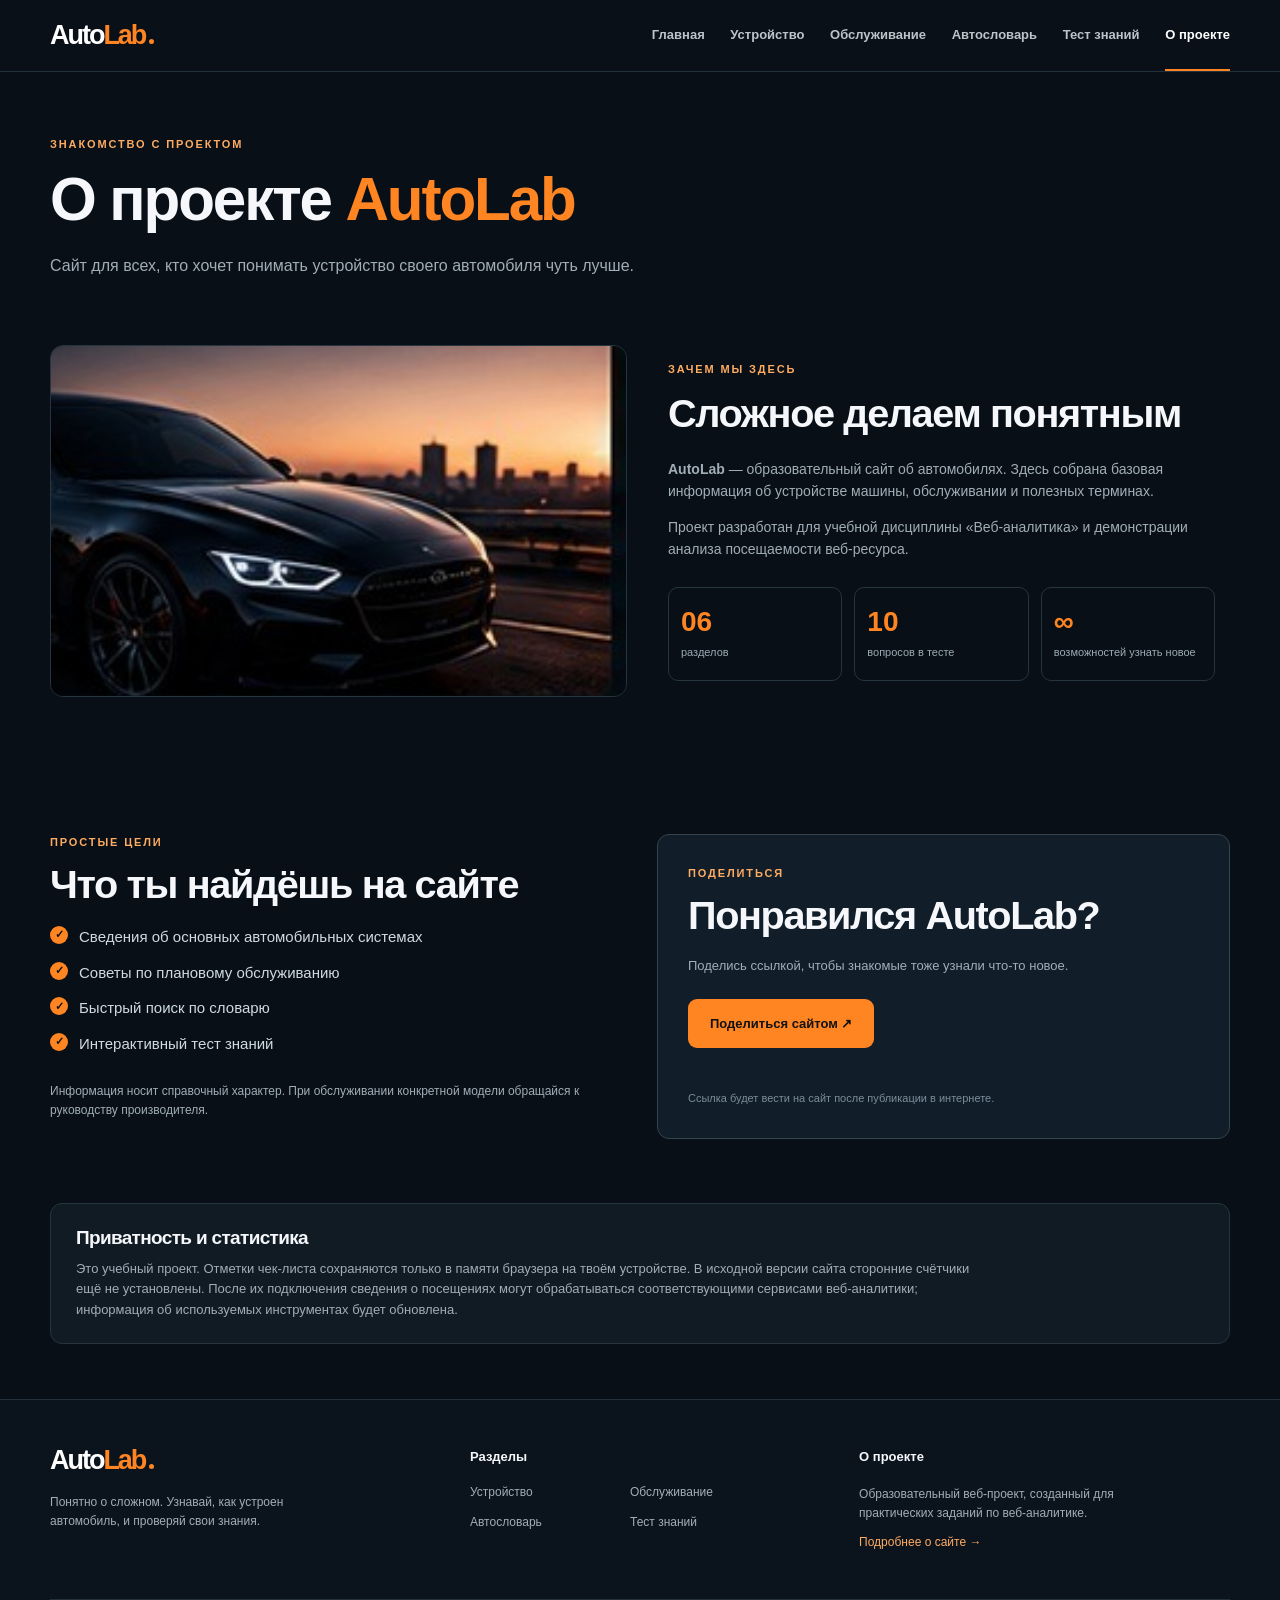
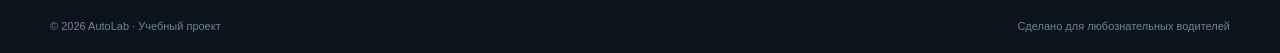
==== about.html @ c9932cc7 "Добавление сайта AutoLab" ====
<!doctype html>
<html lang="ru">
<head>
  <meta charset="utf-8">
  <meta name="viewport" content="width=device-width, initial-scale=1, viewport-fit=cover">
  <meta name="theme-color" content="#0a1118">
  <meta name="description" content="Информация об образовательном автомобильном проекте AutoLab.">
  <title>О проекте — AutoLab</title>
  <link rel="icon" href="assets/favicon.svg" type="image/svg+xml">
  <link rel="stylesheet" href="css/style.css">
  <!-- МЕСТО ДЛЯ СЧЁТЧИКОВ: устанавливаются только после регистрации на сервисах.
       Не подставляйте чужие ID. Код LiveInternet / Rambler / MyTracker добавим позднее. -->
  <script src="js/main.js" defer></script>
</head>
<body data-page="about">
<a class="skip-link" href="#main">Перейти к содержимому</a>
<header class="site-header"><div class="shell header-inner">
  <a class="logo" href="index.html" aria-label="AutoLab — на главную">Auto<span>Lab</span><i></i></a>
  <nav class="nav" id="site-nav" aria-label="Основное меню"><a href="index.html" class="nav-link " >Главная</a><a href="structure.html" class="nav-link " >Устройство</a><a href="service.html" class="nav-link " >Обслуживание</a><a href="glossary.html" class="nav-link " >Автословарь</a><a href="quiz.html" class="nav-link " >Тест знаний</a><a href="about.html" class="nav-link active" aria-current="page">О проекте</a></nav>
  <button class="menu-toggle" id="menu-toggle" type="button" aria-label="Открыть меню" aria-controls="site-nav" aria-expanded="false"><span></span><span></span><span></span></button>
</div></header>
<main id="main">
<section class="page-banner shell"><div class="eyebrow">ЗНАКОМСТВО С ПРОЕКТОМ</div><h1>О проекте <em>AutoLab</em></h1><p>Сайт для всех, кто хочет понимать устройство своего автомобиля чуть лучше.</p></section>
<section class="shell section about-grid"><div class="about-visual"><img src="assets/about-car.jpg" alt="Современный автомобиль на закате"></div><article class="about-copy"><div class="kicker">ЗАЧЕМ МЫ ЗДЕСЬ</div><h2>Сложное делаем понятным</h2><p><strong>AutoLab</strong> — образовательный сайт об автомобилях. Здесь собрана базовая информация об устройстве машины, обслуживании и полезных терминах.</p><p>Проект разработан для учебной дисциплины «Веб-аналитика» и демонстрации анализа посещаемости веб-ресурса.</p><div class="about-points"><div><b>06</b><span>разделов</span></div><div><b>10</b><span>вопросов в тесте</span></div><div><b>∞</b><span>возможностей узнать новое</span></div></div></article></section>
<section class="shell section about-bottom"><div class="about-info"><div class="kicker">ПРОСТЫЕ ЦЕЛИ</div><h2>Что ты найдёшь на сайте</h2><ul class="tick-list"><li>Сведения об основных автомобильных системах</li><li>Советы по плановому обслуживанию</li><li>Быстрый поиск по словарю</li><li>Интерактивный тест знаний</li></ul><p class="muted small">Информация носит справочный характер. При обслуживании конкретной модели обращайся к руководству производителя.</p></div><div class="share-panel"><div class="kicker">ПОДЕЛИТЬСЯ</div><h2>Понравился AutoLab?</h2><p>Поделись ссылкой, чтобы знакомые тоже узнали что-то новое.</p><button class="btn btn-primary" type="button" id="share-site">Поделиться сайтом ↗</button><p id="share-status" class="status-msg" aria-live="polite"></p><div class="share-hint">Ссылка будет вести на сайт после публикации в интернете.</div></div></section>

<section class="shell privacy-note" aria-labelledby="privacy-title"><h2 id="privacy-title">Приватность и статистика</h2><p>Это учебный проект. Отметки чек-листа сохраняются только в памяти браузера на твоём устройстве. В исходной версии сайта сторонние счётчики ещё не установлены. После их подключения сведения о посещениях могут обрабатываться соответствующими сервисами веб-аналитики; информация об используемых инструментах будет обновлена.</p></section>
</main>
<footer class="site-footer"><div class="shell footer-columns">
  <div><a class="logo" href="index.html">Auto<span>Lab</span><i></i></a><p>Понятно о сложном. Узнавай, как устроен автомобиль, и проверяй свои знания.</p></div>
  <div><div class="footer-title">Разделы</div><div class="footer-links"><a href="structure.html">Устройство</a><a href="service.html">Обслуживание</a><a href="glossary.html">Автословарь</a><a href="quiz.html">Тест знаний</a></div></div>
  <div><div class="footer-title">О проекте</div><p>Образовательный веб-проект, созданный для практических заданий по веб-аналитике.</p><a class="footer-cta" href="about.html">Подробнее о сайте →</a></div>
</div><div class="shell copyright"><span>© 2026 AutoLab · Учебный проект</span><span>Сделано для любознательных водителей</span></div>
<!-- СЧЁТЧИКИ С ВИДЖЕТОМ: здесь появятся блоки LiveInternet и других систем, если они предусмотрены методичками. -->
</footer>
</body></html>
---- css/style.css ----
:root{color-scheme:dark;--bg:#080f16;--panel:#0d1822;--panel2:#101d27;--border:#263440;--ink:#f5f7fa;--muted:#a1adb7;--accent:#ff8422;--accent2:#ffab62;--shadow:0 22px 55px rgba(0,0,0,.25);--radius:15px}*{box-sizing:border-box}html{scroll-behavior:smooth}body{margin:0;background:var(--bg);color:var(--ink);font-family:Inter,-apple-system,BlinkMacSystemFont,"Segoe UI",Roboto,Arial,sans-serif;font-size:15px;line-height:1.58;min-width:320px;-webkit-font-smoothing:antialiased}img{max-width:100%;display:block}button,input{font:inherit}button{cursor:pointer}a{color:inherit;text-decoration:none}a:hover{color:var(--accent2)}a:focus-visible,button:focus-visible,input:focus-visible{outline:3px solid var(--accent2);outline-offset:4px}h1,h2,h3,p{margin-top:0}h1,h2,h3{line-height:1.16;letter-spacing:-.035em}h1{font-size:clamp(2.55rem,5.3vw,5.25rem);font-weight:800}h2{font-size:clamp(1.7rem,3.1vw,2.65rem);font-weight:750}h3{font-size:1.18rem;font-weight:730}p{color:var(--muted)}em{font-style:normal;color:var(--accent)}.shell{width:min(1180px,calc(100% - 72px));margin-inline:auto}.sr-only{position:absolute;width:1px;height:1px;overflow:hidden;clip:rect(0,0,0,0)}.skip-link{position:fixed;z-index:101;top:-80px;left:12px;padding:10px 15px;background:var(--accent);color:#0a0d12}.skip-link:focus{top:10px}.site-header{height:72px;background:#0a1118f5;border-bottom:1px solid #23313d;position:sticky;top:0;z-index:40;backdrop-filter:blur(15px)}.header-inner{display:flex;align-items:center;justify-content:space-between;height:100%;gap:22px}.logo{font-size:27px;letter-spacing:-.075em;font-weight:850;line-height:1;color:#fff!important;white-space:nowrap}.logo span{color:var(--accent)}.logo i{display:inline-block;width:5px;height:5px;margin-left:4px;background:var(--accent);border-radius:50%}.nav{display:flex;align-items:center;gap:clamp(13px,2vw,26px)}.nav-link{font-size:13px;font-weight:600;padding:25px 0;position:relative;color:#bac4ca;white-space:nowrap;transition:color .18s}.nav-link:hover,.nav-link.active{color:#fff}.nav-link.active:after{content:"";height:2px;background:var(--accent);position:absolute;bottom:0;left:0;right:0}.menu-toggle{display:none}.hero{min-height:570px;position:relative;display:flex;align-items:center;overflow:hidden;background:#111820}.hero-art{position:absolute;inset:0;background-image:linear-gradient(90deg,rgba(7,13,18,.97) 0%,rgba(8,14,19,.89) 31%,rgba(9,14,19,.22) 100%),linear-gradient(0deg,#080f16 0%,transparent 28%),url(../assets/hero-car.jpg);background-position:center,center,66% center;background-size:cover,cover,cover;filter:saturate(1.08)}.hero-art:after{content:"";position:absolute;inset:0;background:radial-gradient(ellipse at 70% 34%,transparent 0%,#07101939 72%)}.hero-content{position:relative;z-index:1;padding:65px 0 80px}.eyebrow,.kicker,.feature-label{font-size:11px;letter-spacing:.17em;font-weight:850;color:var(--accent2)}.eyebrow{color:#bcc7d1;display:flex;align-items:center;gap:11px;margin-bottom:26px}.signal,.dot{height:7px;width:7px;background:var(--accent);border-radius:50%;box-shadow:0 0 0 5px #ff84221a}.hero h1{max-width:710px;margin-bottom:24px}.hero .lead{max-width:490px;font-size:17px;color:#c5cbd3;line-height:1.72}.hero-actions{display:flex;align-items:center;gap:12px;margin-top:29px;flex-wrap:wrap}.btn{border:1px solid transparent;border-radius:9px;display:inline-flex;justify-content:center;align-items:center;gap:26px;font-weight:800;font-size:13px;line-height:1.2;min-height:49px;padding:15px 21px;transition:transform .2s,background .2s,border-color .2s}.btn:hover{transform:translateY(-2px)}.btn-primary{background:var(--accent);color:#121212!important}.btn-primary:hover{background:#ffaa5d}.btn-ghost{color:#fff!important;background:rgba(19,27,35,.65);border-color:#6a7276}.btn-ghost:hover{border-color:var(--accent)}.btn-small{min-height:42px;padding:12px 16px;font-size:12px}.hero-note{color:#b5c0c7;font-size:12px;margin-top:42px;display:flex;align-items:center;gap:14px}.hero-note .dot{height:5px;width:5px;box-shadow:none}.section{padding-block:64px}.section-overlap{margin-top:-45px;position:relative;z-index:2;padding-top:0}.section-top{display:flex;align-items:end;justify-content:space-between;gap:30px;margin-bottom:25px}.section-top h2{margin:6px 0 0}.section-help{max-width:350px;font-size:13px;margin:0}.feature-grid{display:grid;grid-template-columns:repeat(4,minmax(0,1fr));gap:13px}.feature-card{padding:25px 23px 21px;border:1px solid #33404b;background:linear-gradient(145deg,#14212b,#0c161f);border-radius:13px;display:flex;flex-direction:column;min-height:275px;transition:transform .25s,border-color .25s,box-shadow .25s;color:#fff!important}.feature-card:hover{transform:translateY(-6px);border-color:var(--accent);box-shadow:var(--shadow)}.feature-icon{display:grid;place-items:center;width:46px;height:46px;border:1px solid #744c2a;color:var(--accent);border-radius:11px;font-size:25px;margin-bottom:18px}.feature-label{font-size:10px;color:#82939e;margin-bottom:8px}.feature-card h3{margin:0 0 7px}.feature-card p{font-size:12px;line-height:1.65;margin:0}.arrow-link{display:flex;justify-content:space-between;align-items:center;font-size:12px;color:var(--accent2);font-weight:800;margin-top:auto;padding-top:22px}.arrow-link b{font-size:18px}.insight-grid{display:grid;grid-template-columns:1fr 1fr;gap:60px;align-items:center}.insight-photo{min-height:330px;background:linear-gradient(0deg,#071019b0,transparent 60%),url(../assets/about-car.jpg) center/cover;border:1px solid var(--border);border-radius:13px;box-shadow:var(--shadow)}.insight-copy h2{margin:11px 0 23px}.insight-copy p{max-width:510px}.tick-list{padding:0;list-style:none}.tick-list li{padding:0 0 0 29px;margin:12px 0;color:#cfdae1;position:relative}.tick-list li:before{content:"✓";position:absolute;left:0;top:1px;display:grid;place-items:center;font-size:11px;background:var(--accent);color:#081016;width:18px;height:18px;border-radius:50%;font-weight:900}.text-link{display:inline-flex;align-items:center;gap:18px;border:0;background:none;color:var(--accent2);font-weight:750;font-size:13px;padding:0;margin-top:19px}.cta-band{padding:37px 42px;margin-bottom:55px;background:radial-gradient(ellipse at 87% 0%,#ff842222,transparent 40%),#111d26;border:1px solid #39434d;border-radius:14px;display:flex;justify-content:space-between;align-items:center;gap:20px}.cta-band h2{margin:9px 0 10px}.cta-band p{margin:0}.site-footer{margin-top:35px;background:#0b141c;border-top:1px solid #24313c}.footer-columns{padding:47px 0;display:grid;grid-template-columns:1.1fr 1fr 1.2fr;gap:80px}.footer-columns p{font-size:12px;margin:17px 0 0;max-width:290px}.footer-title{font-size:13px;font-weight:750;margin-bottom:15px}.footer-links{display:grid;grid-template-columns:1fr 1fr;gap:11px;font-size:12px;color:var(--muted)}.footer-cta{display:block;font-size:12px;color:var(--accent2);margin-top:10px}.copyright{border-top:1px solid #21303a;padding:18px 0;display:flex;justify-content:space-between;gap:20px;color:#718390;font-size:11px}.page-banner{padding:64px 0 18px}.page-banner .eyebrow{color:var(--accent2);margin-bottom:12px}.page-banner h1{font-size:clamp(2.5rem,4.7vw,4.25rem);margin-bottom:18px}.page-banner p{font-size:16px;max-width:670px}.structure-layout{padding-top:22px;display:grid;grid-template-columns:210px minmax(0,1fr);gap:19px}.system-list,.service-menu{display:grid;gap:9px;align-content:start}.system-tab,.service-tab{color:#c7d0d6;width:100%;background:linear-gradient(155deg,#17222b,#0d1720);border:1px solid #263640;border-radius:9px;min-height:56px;display:flex;align-items:center;gap:13px;text-align:left;padding:12px 13px;font-weight:680;font-size:12px;transition:background .2s,border-color .2s,color .2s}.system-tab:first-letter,.service-tab:first-letter{color:var(--accent);font-size:17px}.system-tab:hover,.service-tab:hover{border-color:var(--accent)}.system-tab.selected,.service-tab.selected{background:var(--accent);color:#0b1218;border-color:var(--accent)}.system-tab.selected:first-letter,.service-tab.selected:first-letter{color:#0b1218}.system-content{display:grid;grid-template-columns:1.1fr .95fr;border:1px solid var(--border);border-radius:12px;overflow:hidden;background:var(--panel)}.system-image{min-height:460px;background:radial-gradient(circle at 50% 50%,#28323e,#08121b 72%);display:grid;place-items:center;overflow:hidden}.system-image img{width:75%;max-height:390px;object-fit:contain;filter:drop-shadow(0 20px 20px #0009)}.system-description{padding:31px 27px}.system-description h2{font-size:27px;margin:8px 0 12px}.system-description p{font-size:13px}.system-description h3{font-size:13px;margin:21px 0 11px}.part-list{padding:0;list-style:none;margin:0 0 18px}.part-list li{margin:9px 0;font-size:12px;color:#d1d9de;padding-left:17px;position:relative}.part-list li:before{content:"•";position:absolute;left:0;color:var(--accent)}.compact-grid{display:grid;grid-template-columns:repeat(4,1fr);gap:13px}.mini-card{border:1px solid var(--border);padding:22px;border-radius:11px;background:var(--panel)}.mini-card>span{color:var(--accent);font-size:12px;font-weight:800}.mini-card h3{font-size:16px;margin:14px 0 10px}.mini-card p{font-size:12px;margin:0}.service-layout{padding-top:24px;display:grid;grid-template-columns:230px minmax(0,1fr);gap:18px}.service-menu{gap:10px}.service-tab{min-height:67px;font-size:14px}.service-panel{background:var(--panel);border:1px solid var(--border);border-radius:12px;overflow:hidden}.service-photo{height:264px;background:#0f1b24;overflow:hidden}.service-photo img{height:100%;width:100%;object-fit:cover}.service-content{padding:28px}.service-content h2{font-size:30px;margin:12px 0}.service-content>p{font-size:14px}.advice-box{background:#111f29;border:1px solid #31414a;border-radius:9px;padding:17px 19px;margin-top:19px}.advice-box strong{font-size:12px;color:var(--accent2)}.advice-box p{font-size:12px;margin:6px 0 0}.check-layout{display:grid;grid-template-columns:1.5fr .8fr;gap:18px}.checklist,.check-progress{background:var(--panel);border:1px solid var(--border);border-radius:12px}.check-item{display:flex;align-items:center;gap:17px;cursor:pointer;padding:18px 20px;border-bottom:1px solid var(--border);font-size:13px}.check-item:last-child{border:0}.check-item input{width:20px;height:20px;accent-color:var(--accent);cursor:pointer;flex:none}.check-item:has(input:checked) span{text-decoration:line-through;color:#80939f}.check-progress{padding:24px}.big-number{font-size:58px;letter-spacing:-.06em;font-weight:850;line-height:1.2;margin-top:15px}.big-number small{font-size:22px;color:#667b86}.progress-track{height:8px;border-radius:15px;background:#26323d;overflow:hidden}.progress-track span{display:block;height:100%;background:var(--accent);border-radius:inherit;transition:width .2s}.check-progress p{font-size:12px;margin:14px 0 0}.warning-inline{font-size:12px;color:#8fa1ae;border-left:2px solid #687987;margin-block:0 60px;padding-left:13px}.glossary-layout{padding-top:24px}.search-area{height:57px;display:flex;align-items:center;border:1px solid #40505a;border-radius:10px;background:#111c25;overflow:hidden;position:relative}.search-area:focus-within{border-color:var(--accent)}.search-icon{font-size:34px;line-height:1;color:#b2bec5;position:absolute;left:18px;top:8px}.search-area input{background:transparent;border:0;color:#fff;outline:0;width:100%;height:100%;padding:0 60px 0 55px;font-size:14px}.search-area input:focus-visible{outline:0}.search-area input::placeholder{color:#8093a0}.search-clear{position:absolute;right:10px;top:10px;width:36px;height:36px;border:0;background:#26343e;color:#d9e3e9;border-radius:7px}.alphabet{display:flex;gap:5px;flex-wrap:wrap;margin:17px 0 25px}.letter{background:#101b24;color:#a8b6c1;border:1px solid #2b3a45;border-radius:6px;padding:8px 11px;font-size:12px;font-weight:680;min-width:32px}.letter.selected,.letter:hover{color:#0c1014;border-color:var(--accent);background:var(--accent)}.glossary-body{display:grid;grid-template-columns:285px 1fr;gap:18px;align-items:start}.term-list{background:#101b24;border:1px solid var(--border);border-radius:11px;padding:12px;max-height:575px;overflow:auto}.term-count{padding:6px 10px 14px;color:#8da2b0;font-size:11px}.term-btn{background:transparent;border:0;border-radius:7px;padding:12px 14px;display:block;width:100%;text-align:left;color:#e6eef3;border-bottom:1px solid #24333d}.term-btn strong{display:block;font-size:13px}.term-btn span{display:block;font-size:11px;color:#8799a5}.term-btn:hover,.term-btn.selected{background:#35251f}.term-btn.selected strong{color:var(--accent2)}.term-detail{background:radial-gradient(ellipse at 98% 15%,#2c1b16,#101b24 50%);border:1px solid var(--border);border-radius:11px;padding:32px;min-height:400px}.term-detail h2{font-size:46px;margin:11px 0 6px}.term-detail p{font-size:14px}.term-detail #term-full{color:var(--accent2);font-size:13px;font-weight:700}.term-detail .rule{margin:26px 0;height:1px;background:var(--border)}.term-detail h3{font-size:16px}.quiz-grid{display:grid;grid-template-columns:1.15fr .85fr;align-items:stretch;gap:19px;padding-top:25px}.quiz-shell,.quiz-side{border:1px solid var(--border);background:var(--panel);border-radius:12px;overflow:hidden}.quiz-shell{padding:31px;min-height:440px}.quiz-start{display:flex;flex-direction:column;align-items:start;justify-content:center;min-height:340px}.quiz-number{font-weight:850;font-size:67px;color:var(--accent);line-height:1;margin-bottom:21px}.quiz-number span{font-size:18px;color:#c4d0d6}.quiz-start p{max-width:400px}.quiz-start h2{margin-bottom:12px}.quiz-start .btn{margin-top:15px}.quiz-upper{display:flex;justify-content:space-between;font-size:12px;color:#b3c1ca;font-weight:760}.quiz-progress{margin-top:14px}.quiz-shell #quiz-question{margin:34px 0 24px;font-size:23px}.quiz-options{display:grid;gap:10px}.quiz-option{display:flex;gap:12px;align-items:center;padding:14px 16px;border:1px solid #33414a;border-radius:8px;background:#101d26;color:#d5e0e6;text-align:left;width:100%;font-size:13px}.quiz-option:hover{border-color:var(--accent)}.quiz-option:disabled{cursor:default}.quiz-option.selected{border-color:var(--accent);background:#453027}.quiz-option.correct{border-color:#67b79c;background:#21453b}.quiz-option.wrong{border-color:#e27776;background:#432327}.answer-indicator{display:inline-grid;place-items:center;width:18px;height:18px;border:1px solid #798b96;border-radius:50%;flex:none}.quiz-next{margin-top:25px;width:100%}.btn:disabled{opacity:.38;cursor:not-allowed;transform:none}.quiz-side{display:flex;flex-direction:column}.quiz-wheel{height:270px;background:linear-gradient(0deg,#0e1822,transparent 90%),url(../assets/wheel.jpg) center/cover}.did-you-know{padding:16px 24px;display:flex;gap:13px;align-items:start}.did-you-know>span{font-size:22px;color:var(--accent)}.did-you-know h3{font-size:14px;margin-bottom:6px}.did-you-know p{font-size:12px;margin:0}.quiz-side-footer{margin-top:auto;padding:21px 24px;color:#6b7e8d;font-size:10px;letter-spacing:.14em}.quiz-result{font-size:70px;font-weight:850;line-height:1.2;color:var(--accent);margin-top:12px}.quiz-result small{font-size:26px;color:#80909d}.quiz-finish h2{margin:18px 0 10px}.quiz-finish p{max-width:440px}.about-grid{display:grid;grid-template-columns:1fr 1fr;gap:26px;align-items:center;padding-top:24px}.about-visual{border-radius:13px;border:1px solid var(--border);min-height:350px;overflow:hidden}.about-visual img{height:350px;width:100%;object-fit:cover}.about-copy{padding:25px 15px}.about-copy h2{margin:11px 0 22px}.about-copy p{font-size:14px}.about-points{display:grid;grid-template-columns:repeat(3,1fr);gap:12px;margin-top:27px}.about-points>div{border:1px solid var(--border);border-radius:10px;padding:17px 12px}.about-points b{display:block;font-size:28px;color:var(--accent);line-height:1.2}.about-points span{color:#9babb5;font-size:11px}.about-bottom{display:grid;grid-template-columns:1fr 1fr;gap:34px}.about-info h2,.share-panel h2{margin:10px 0 18px}.about-info .muted{margin-top:26px}.small{font-size:12px}.share-panel{padding:30px;background:#111e29;border:1px solid #35434c;border-radius:12px}.share-panel p{font-size:13px}.share-panel .btn{margin:10px 0}.share-hint{font-size:11px;color:#7c8d99}.status-msg{font-size:12px;color:var(--accent2);min-height:18px;margin:7px 0}.muted{color:var(--muted)}[hidden]{display:none!important}
@media(max-width:1040px){.nav{gap:14px}.nav-link{font-size:12px}.feature-grid{grid-template-columns:repeat(2,1fr)}.feature-card{min-height:210px}.structure-layout,.service-layout{grid-template-columns:185px minmax(0,1fr)}.system-content{grid-template-columns:1fr}.system-image{min-height:255px}.system-image img{max-height:245px;max-width:255px}.compact-grid{grid-template-columns:repeat(2,1fr)}.insight-grid{gap:35px}.footer-columns{gap:35px}}
@media(max-width:760px){.shell{width:min(100% - 32px,620px)}.site-header{height:62px}.logo{font-size:24px}.menu-toggle{display:flex;width:44px;height:43px;background:#182530;border:1px solid #354551;border-radius:8px;align-items:center;justify-content:center;flex-direction:column;gap:5px;position:relative;z-index:60}.menu-toggle span{display:block;width:20px;height:2px;background:#f7fbff;transition:transform .2s}.menu-toggle[aria-expanded="true"] span:first-child{transform:translateY(7px) rotate(45deg)}.menu-toggle[aria-expanded="true"] span:nth-child(2){opacity:0}.menu-toggle[aria-expanded="true"] span:last-child{transform:translateY(-7px) rotate(-45deg)}.nav{display:none;position:absolute;top:62px;left:0;right:0;z-index:55;background:#0b141cfb;border-bottom:1px solid #334452;box-shadow:0 25px 40px #000b;padding:10px 16px 18px;flex-direction:column;align-items:stretch;gap:1px}.nav.open{display:flex}.nav-link{padding:13px 14px;border-radius:7px;font-size:15px}.nav-link.active{background:#282825;color:var(--accent2)}.nav-link.active:after{display:none}.hero{min-height:570px;align-items:end}.hero-art{background-image:linear-gradient(0deg,#080f16 0%,#081017f5 16%,#071019a6 64%,#10182036 100%),url(../assets/hero-car.jpg);background-size:cover,cover;background-position:center,right 40% top}.hero-content{padding:235px 0 55px}.hero h1{font-size:clamp(2.5rem,10vw,3.8rem);margin-bottom:18px}.hero .lead{font-size:14px;max-width:470px}.hero-note{margin-top:25px}.section{padding-block:43px}.section-overlap{margin-top:0;padding-top:16px}.section-top{align-items:start;flex-direction:column;gap:9px}.section-top h2{font-size:26px}.section-help{font-size:12px}.insight-grid{grid-template-columns:1fr}.insight-photo{min-height:250px}.cta-band{padding:25px 23px;margin-bottom:35px;align-items:start;flex-direction:column}.footer-columns{padding:37px 0;grid-template-columns:1fr 1fr;gap:35px}.footer-columns>div:first-child{grid-column:1/-1}.copyright{flex-direction:column;gap:4px}.page-banner{padding:43px 0 7px}.page-banner h1{font-size:clamp(2.3rem,9vw,3.3rem)}.page-banner p{font-size:14px}.structure-layout,.service-layout{grid-template-columns:1fr;padding-top:20px}.system-list,.service-menu{display:flex;overflow-x:auto;gap:8px;padding:0 1px 9px;scroll-snap-type:x proximity}.system-tab,.service-tab{flex:0 0 auto;width:auto;min-width:155px;min-height:54px;scroll-snap-align:start;font-size:12px}.system-content{grid-template-columns:1fr}.system-image{min-height:250px}.system-description{padding:24px 20px}.service-photo{height:220px}.service-content{padding:23px}.service-content h2{font-size:25px}.check-layout,.quiz-grid,.about-grid,.about-bottom{grid-template-columns:1fr}.check-progress{min-height:180px}.glossary-body{grid-template-columns:1fr}.term-list{max-height:270px}.term-detail{min-height:310px}.quiz-side{display:none}.quiz-shell{min-height:410px}.quiz-start{min-height:340px}.about-copy{padding:0}.about-visual{min-height:255px}.about-visual img{height:255px}.about-bottom{gap:17px}}
@media(max-width:470px){.feature-grid{grid-template-columns:repeat(2,minmax(0,1fr));gap:9px}.feature-card{padding:16px 13px;min-height:232px}.feature-icon{width:39px;height:39px;font-size:21px;margin-bottom:14px}.feature-label{letter-spacing:.07em;font-size:9px}.feature-card h3{font-size:16px}.feature-card p{font-size:11px;line-height:1.47}.arrow-link{font-size:10px}.btn{min-height:46px;padding:14px 15px;font-size:12px;gap:14px}.hero-actions{gap:8px}.hero h1{font-size:39px}.page-banner h1{font-size:37px}.compact-grid{grid-template-columns:1fr 1fr;gap:9px}.mini-card{padding:14px}.mini-card h3{font-size:14px}.mini-card p{font-size:11px}.footer-columns{grid-template-columns:1fr 1fr;gap:26px}.quiz-shell{padding:21px}.quiz-shell #quiz-question{font-size:20px;margin-top:28px}.term-detail{padding:22px}.term-detail h2{font-size:34px}.about-points{gap:7px}.about-points>div{padding:12px 9px}.about-points b{font-size:24px}.about-points span{font-size:10px}}
@media(prefers-reduced-motion:reduce){*,*:before,*:after{scroll-behavior:auto!important;animation-duration:.01ms!important;transition-duration:.01ms!important}}
@media(max-width:350px){.footer-columns{grid-template-columns:1fr}.footer-columns>div:first-child{grid-column:auto}.footer-links{grid-template-columns:repeat(2,minmax(0,1fr))}.hero h1{font-size:35px}}

/* Дополнительные состояния интерактивных разделов */
.empty-results{padding:14px 10px;font-size:13px;margin:0;color:var(--muted)}
.privacy-note{margin-bottom:55px;padding:23px 25px;border:1px solid var(--border);border-radius:12px;background:#101b24}
.privacy-note h2{font-size:19px;margin:0 0 10px}
.privacy-note p{font-size:13px;margin:0;max-width:900px}
html,body{overflow-x:clip}
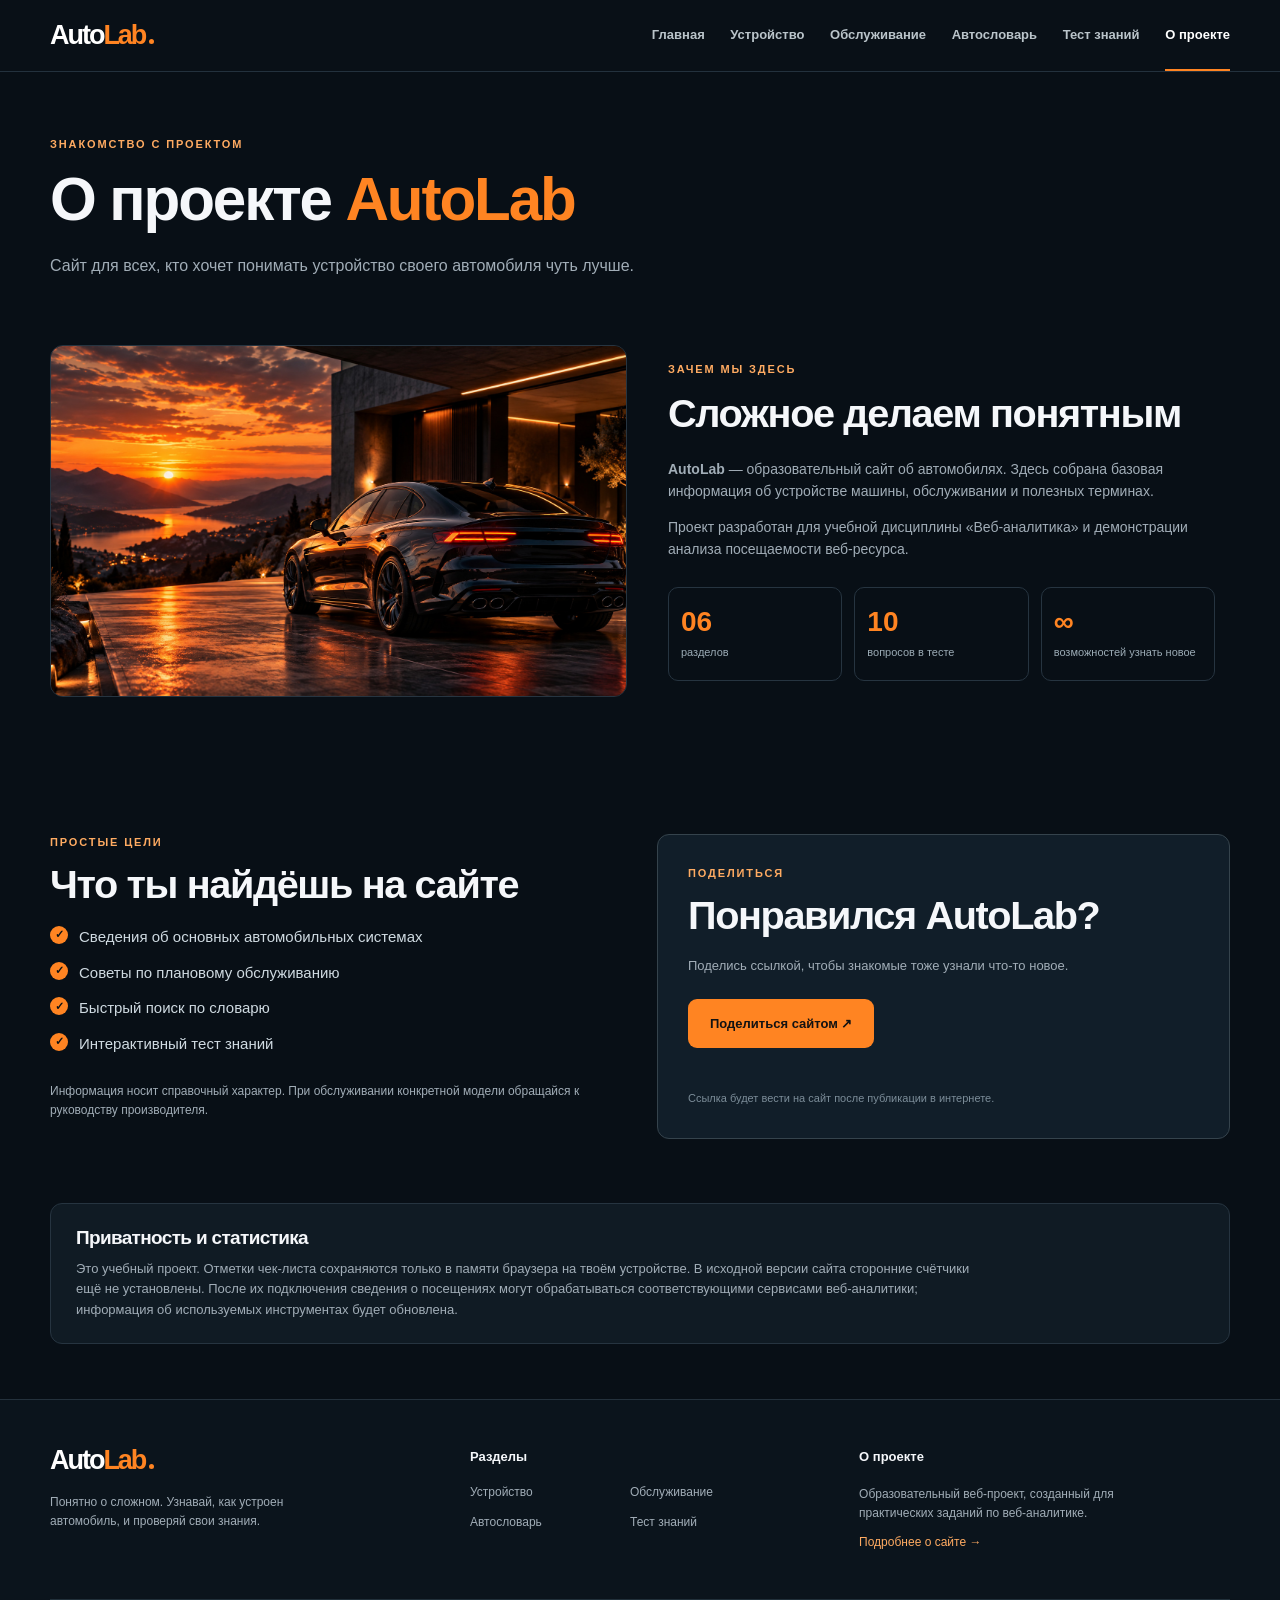
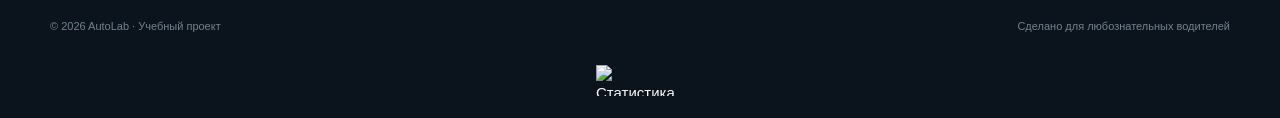
==== commit 8c790dcd: "Add files via upload" ====
--- a/about.html
+++ b/about.html
@@ -8,11 +8,39 @@
   <title>О проекте — AutoLab</title>
   <link rel="icon" href="assets/favicon.svg" type="image/svg+xml">
   <link rel="stylesheet" href="css/style.css">
-  <!-- МЕСТО ДЛЯ СЧЁТЧИКОВ: устанавливаются только после регистрации на сервисах.
-       Не подставляйте чужие ID. Код LiveInternet / Rambler / MyTracker добавим позднее. -->
+  <!-- Top100 (Kraken) Counter -->
+  <script>
+      (function (w, d, c) {
+      (w[c] = w[c] || []).push(function() {
+          var options = {
+              project: 7752813,
+          };
+          try {
+              w.top100Counter = new top100(options);
+          } catch(e) { }
+      });
+      var n = d.getElementsByTagName("script")[0],
+      s = d.createElement("script"),
+      f = function () { n.parentNode.insertBefore(s, n); };
+      s.type = "text/javascript";
+      s.async = true;
+      s.src =
+      (d.location.protocol == "https:" ? "https:" : "http:") +
+      "//st.top100.ru/top100/top100.js";
+
+      if (w.opera == "[object Opera]") {
+      d.addEventListener("DOMContentLoaded", f, false);
+  } else { f(); }
+  })(window, document, "_top100q");
+  </script>
+  <!-- END Top100 (Kraken) Counter -->
+  <!-- LiveInternet: виджет и счётчик находятся внизу страницы. MyTracker добавим позже. -->
   <script src="js/main.js" defer></script>
 </head>
 <body data-page="about">
+<noscript>
+  <img src="//counter.rambler.ru/top100.cnt?pid=7752813" alt="Топ-100" />
+</noscript>
 <a class="skip-link" href="#main">Перейти к содержимому</a>
 <header class="site-header"><div class="shell header-inner">
   <a class="logo" href="index.html" aria-label="AutoLab — на главную">Auto<span>Lab</span><i></i></a>
@@ -31,6 +59,20 @@
   <div><div class="footer-title">Разделы</div><div class="footer-links"><a href="structure.html">Устройство</a><a href="service.html">Обслуживание</a><a href="glossary.html">Автословарь</a><a href="quiz.html">Тест знаний</a></div></div>
   <div><div class="footer-title">О проекте</div><p>Образовательный веб-проект, созданный для практических заданий по веб-аналитике.</p><a class="footer-cta" href="about.html">Подробнее о сайте →</a></div>
 </div><div class="shell copyright"><span>© 2026 AutoLab · Учебный проект</span><span>Сделано для любознательных водителей</span></div>
-<!-- СЧЁТЧИКИ С ВИДЖЕТОМ: здесь появятся блоки LiveInternet и других систем, если они предусмотрены методичками. -->
+<!-- Блок счётчика: визуальный виджет расположен внизу сайта -->
+<div class="shell" style="display:flex;align-items:center;justify-content:center;padding:12px 0 22px;">
+<!-- LiveInternet counter (виджет для лабораторной №3) -->
+<a href="https://www.liveinternet.ru/click" target="_blank" rel="noopener noreferrer"><img id="licntAC33" width="88" height="31" style="border:0"
+title="LiveInternet: показано число просмотров и посетителей за 24 часа"
+src="[data-uri]"
+alt="Статистика посещений LiveInternet" /></a>
+<script>(function(d,s){d.getElementById("licntAC33").src=
+"https://counter.yadro.ru/hit?t52.6;r"+escape(d.referrer)+
+((typeof(s)=="undefined")?"":";s"+s.width+"*"+s.height+"*"+
+(s.colorDepth?s.colorDepth:s.pixelDepth))+";u"+escape(d.URL)+
+";h"+escape(d.title.substring(0,150))+";"+Math.random()})
+(document,screen)</script>
+<!-- /LiveInternet counter -->
+</div>
 </footer>
 </body></html>
